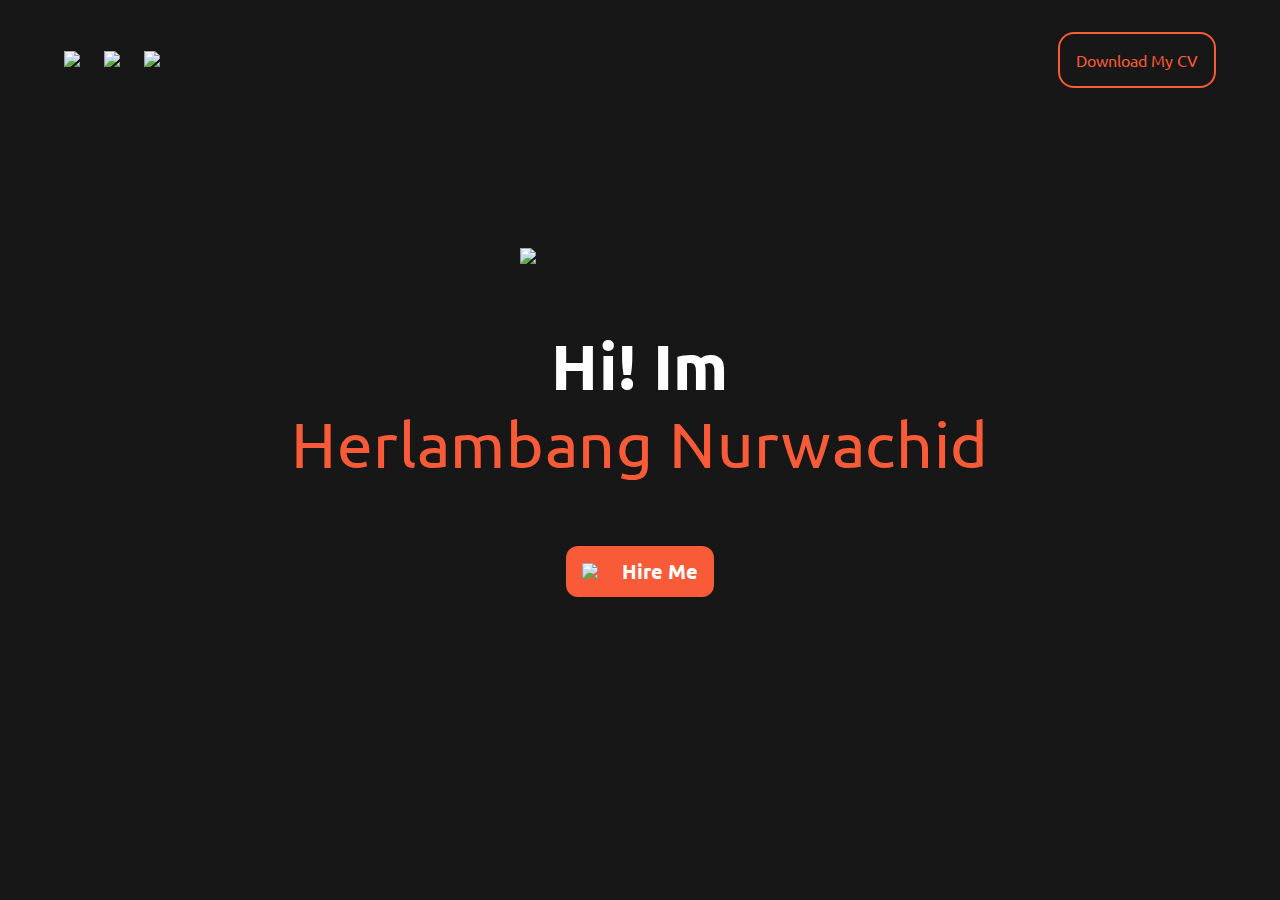
==== index.html @ ca7d028f "perubahan index" ====
<!DOCTYPE html>
<html lang="en">
  <head>
    <meta charset="UTF-8" />
    <meta name="viewport" content="width=device-width, initial-scale=1.0" />
    <link
      rel="stylesheet"
      href="https://fonts.googleapis.com/css2?family=Ubuntu"
    />
    <link rel="stylesheet" href="style.css" />
    <title>Document</title>
  </head>
  <body>
    <div class="header">
      <div class="sosmed">
        <a href="linkedin.com/in/herlambang-nurwachid">
          <img src="assets/dribbble.svg" width="32px"
        /></a>
        <a href="linkedin.com/in/herlambang-nurwachid">
          <img src="assets/github.svg" width="32px"
        /></a>
        <a href="https://www.linkedin.com/in/herlambang-nurwachid">
          <img src="assets/linkedin.svg" width="32px"
        /></a>
      </div>
      <a href=
        "https://drive.google.com/file/d/1yEMxvaG-oUgkffDTm9RMWNS0FmLFH1Ba/view?usp=drive_link"
        ><button class="top">Download My CV</button>
      </a>
    </div>
    <!--<div class="nav">
          <ul>
            <li><a href="#">Home</a></li>
            <li><a href="#">Portofolio</a></li>
            <li><a href="#">Contact Me</a></li>
          </ul>
        </div>
       
      </div>
    </div>-->

    <div class="section-top">
      <img class="fotoku" src="assets/topprofile.png" width="240px" />
      <div class="tagline">
        <h1>Hi! Im</h1>
        <p>Herlambang Nurwachid</p>
      </div>
      <div class="cta-hire">
        <img src="assets/direct.svg" width="32px" />
        <a href="mailto:herlambangnw1234@gmail.com"><p>Hire Me</p> </a> 
      </div>
    </div>

    <!--<script src="main.js"></script>-->
  </body>
</html>
---- style.css ----
*{
    margin: 0;
    padding: 0;
    font-family: Ubuntu;
}

body{
    background: #171717;
    width: 100%;
}

.header{
background-color: #171717;
box-shadow: 0px 4px 8px 0px rgba(196, 196, 196, 0.10);
display: flex;
padding: 32px 64px;
justify-content: space-between;
align-items: center;
}


.sosmed{
    display: flex;
    flex-wrap: wrap;
    align-items: start;
    gap: 24px;
}


.header .top {
    background-color: #171717;
    font-size: 16px;
    color: #F95A37;
    align-items: center;
    padding: 16px;
    border-radius:16px ;
    border: 2px solid #F95A37;
}


/* Responsive
@media screen and (max-width: 768px) {
    .nav ul {width: 50%;}
    .top {width: 50%;
    font-size: 50%;}
    .img-top img{width: 80%;}
}
@media screen and (max-width: 478px) {
   .nav ul{ display: none;}
   .top{display: none;}
   .img-top img{width: 70%;}
   .list-exp{flex-direction: row;
}
*/
.section-top{
    background-color: #171717;
    display: flex;
    padding: 128px ;
    flex-direction: column;
    justify-content: center;
    align-items: center;
    gap: 64px;}
.tagline h1{
    text-align: center;
    font-family: Ubuntu;
    font-size: 64px;
    color: #ffff;
    line-height: 120%; /* 76.8px */
letter-spacing: 0.64px;
}

.tagline p{
    font-family: Ubuntu;
    font-size: 64px;
    color: #F95A37;
    line-height: 120%; /* 76.8px */
letter-spacing: 0.64px;
}

.cta-hire{
    background-color: #F95A37;
  border-radius: 12px;
    display: flex;
    justify-content: center;
    align-items: center;
    padding: 12px 16px;
    gap: 8px;
}

.cta-hire p{
    color: #ffff;
    font-size: 20px;
    font-weight: 600;
}


.cta-hire a{
    text-decoration: none;
}
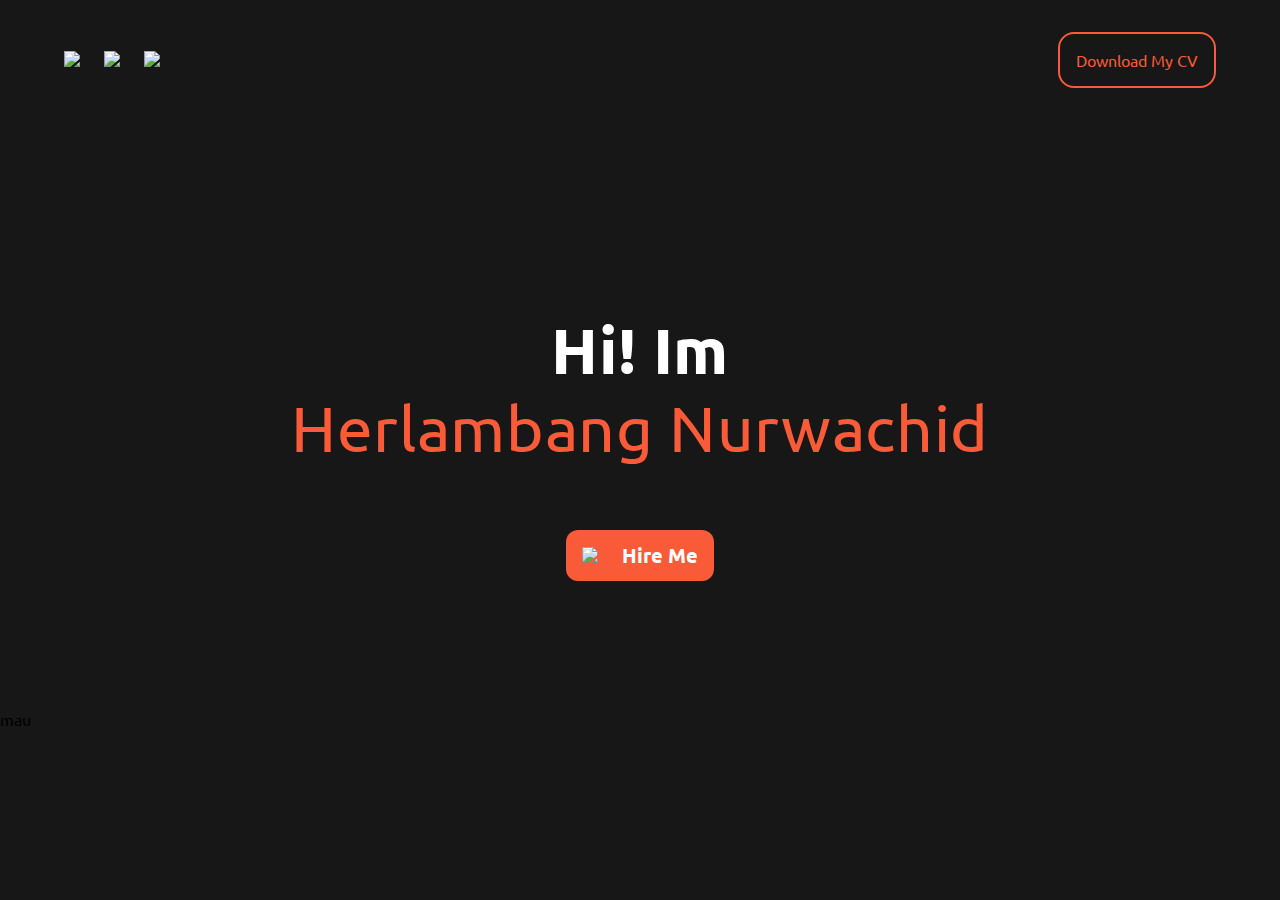
==== commit b354332b: "testing title" ====
--- a/index.html
+++ b/index.html
@@ -8,7 +8,7 @@
       href="https://fonts.googleapis.com/css2?family=Ubuntu"
     />
     <link rel="stylesheet" href="style.css" />
-    <title>Document</title>
+    <title>Herlambang Nurwachid</title>
   </head>
   <body>
     <div class="header">
@@ -40,7 +40,7 @@
     </div>-->
 
     <div class="section-top">
-      <img class="fotoku" src="assets/topprofile.png" width="240px" />
+      <div class="fotoku" ></div>
       <div class="tagline">
         <h1>Hi! Im</h1>
         <p>Herlambang Nurwachid</p>
@@ -51,6 +51,8 @@
       </div>
     </div>
 
+    <div class="">mau</div>
+
     <!--<script src="main.js"></script>-->
   </body>
 </html>
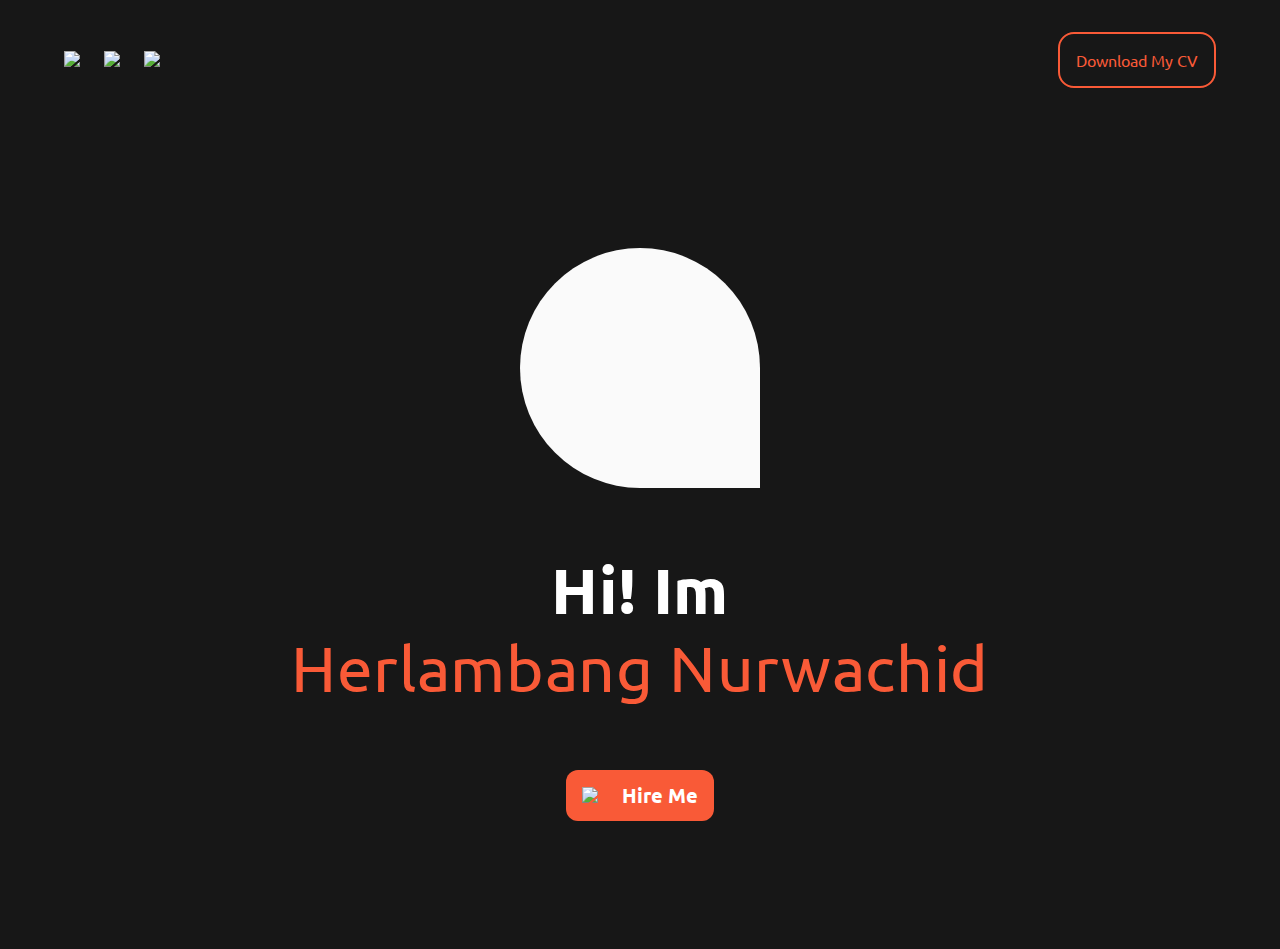
==== commit 66df384f: "responsive" ====
--- a/index.html
+++ b/index.html
@@ -24,7 +24,7 @@
         /></a>
       </div>
       <a href=
-        "https://drive.google.com/file/d/1yEMxvaG-oUgkffDTm9RMWNS0FmLFH1Ba/view?usp=drive_link"
+        "https://drive.google.com/uc?export=download&id=1yEMxvaG-oUgkffDTm9RMWNS0FmLFH1Ba"
         ><button class="top">Download My CV</button>
       </a>
     </div>
@@ -51,8 +51,39 @@
       </div>
     </div>
 
-    <div class="">mau</div>
+  <!--  <div class="slide-container">
+      <img src="assets/arrow-left.svg" class="arrow-nav">
+      <div class="slide-content">
+        <div class="slide-card">
+          <img class="image-card" src="assets/images/proa.jpg" />
+          <div class="card-details">
+            <p class="tag-card">UI/UX</p>
+            <p class="title-card">Redesign Apps Campaign.com</p>
+            <p class="caption-card">This is my bootcamp ui/ux designer case study project</p>
+          </div>
+        </div>
+        <div class="slide-card">
+          <img class="image-card" src="assets/images/vaccine.jpg" />
+          <div class="card-details">
+            <p class="tag-card">UI/UX</p>
+            <p class="title-card">Vaccine Apps</p>
+            <p class="caption-card">Create Login & Sign Up screen</p>
+          </div>
+        </div>
+        <div class="slide-card">
+          <img class="image-card" src="assets/images/devhub.jpg" />
+          <div class="card-details">
+            <p class="tag-card">UI/UX</p>
+            <p class="title-card">devHUB Landing Page</p>
+            <p class="caption-card">Monitoring shoes production management with a web-based application</p>
+          </div>
+        </div>
+      </div>
+      <img src="assets/arrow-right.svg" class="arrow-nav">
+    </div>-->
 
     <!--<script src="main.js"></script>-->
   </body>
 </html>
+
+
--- a/style.css
+++ b/style.css
@@ -1,42 +1,39 @@
-*{
-    margin: 0;
-    padding: 0;
-    font-family: Ubuntu;
-}
-
-body{
-    background: #171717;
-    width: 100%;
-}
-
-.header{
-background-color: #171717;
-box-shadow: 0px 4px 8px 0px rgba(196, 196, 196, 0.10);
-display: flex;
-padding: 32px 64px;
-justify-content: space-between;
-align-items: center;
-}
-
-
-.sosmed{
-    display: flex;
-    flex-wrap: wrap;
-    align-items: start;
-    gap: 24px;
-}
-
+* {
+  margin: 0;
+  padding: 0;
+  font-family: Ubuntu;
+}
+
+body {
+  background: #171717;
+  width: 100%;
+}
+
+.header {
+  background-color: #171717;
+  box-shadow: 0px 4px 8px 0px rgba(196, 196, 196, 0.1);
+  display: flex;
+  padding: 32px 64px;
+  justify-content: space-between;
+  align-items: center;
+}
+
+.sosmed {
+  display: flex;
+  flex-wrap: wrap;
+  align-items: start;
+  gap: 24px;
+}
 
 .header .top {
-    background-color: #171717;
-    font-size: 16px;
-    color: #F95A37;
-    align-items: center;
-    padding: 16px;
-    border-radius:16px ;
-    border: 2px solid #F95A37;
-}
-
+  background-color: #171717;
+  font-size: 16px;
+  color: #f95a37;
+  align-items: center;
+  padding: 16px;
+  border-radius: 16px;
+  border: 2px solid #f95a37;
+}
 
 /* Responsive
 @media screen and (max-width: 768px) {
@@ -52,48 +49,165 @@
    .list-exp{flex-direction: row;
 }
 */
+.section-top {
+  background-color: #171717;
+  display: flex;
+  padding: 128px;
+  flex-direction: column;
+  justify-content: center;
+  align-items: center;
+  gap: 64px;
+}
+
+.fotoku {
+  height: 240px;
+  width: 240px;
+  border-radius: 128px 128px 0px 128px;
+  background-color: #fafafa;
+  background-image: url(assets/top-profile.jpeg);
+  background-size: cover;
+  line-height: 24opx;
+}
+
+.tagline h1 {
+  text-align: center;
+  font-family: Ubuntu;
+  font-size: 64px;
+  color: #ffff;
+  line-height: 120%; /* 76.8px */
+  letter-spacing: 0.64px;
+}
+
+.tagline p {
+  font-family: Ubuntu;
+  font-size: 64px;
+  color: #f95a37;
+  line-height: 120%; /* 76.8px */
+  letter-spacing: 0.64px;
+  text-align: center;
+}
+
+.cta-hire {
+  background-color: #f95a37;
+  border-radius: 12px;
+  display: flex;
+  justify-content: center;
+  align-items: center;
+  padding: 12px 16px;
+  gap: 8px;
+}
+
+.cta-hire p {
+  color: #ffff;
+  font-size: 20px;
+  font-weight: 600;
+}
+
+.cta-hire a {
+  text-decoration: none;
+}
+.slide-container {
+  display: flex;
+  justify-content: center;
+  margin: 64px;
+  align-items: center;
+}
+
+.slide-content {
+  display: flex;
+  padding: 0px 24px;
+  gap: 16px;
+}
+.slide-card {
+  display: flex;
+  flex-direction: column;
+  padding: 16px;
+}
+
+.image-card {
+  width: 313px;
+  height: 318px;
+  border-radius: 24px;
+  position: relative;
+}
+
+.card-details {
+  background-color: white;
+  bottom: 82px;
+  height: max-content;
+  width: 262px;
+  display: flex;
+  justify-content: center;
+  position: relative;
+  flex-direction: column;
+  padding: 12px;
+  left: 14px;
+  gap: 8px;
+  border-radius: 16px;
+  box-shadow: 0px 4px 12px 0px rgba(249, 90, 55, 0.6);}
+
+.tag-card {
+  width: max-content;
+  background-color: rgba(249, 90, 55, 0.6);
+  display: flex;
+  color: #ffff;
+  border-radius: 8px;
+  font-size: 14px;
+  padding: 8px;
+}
+
+.title-card {
+  font-size: 20px;
+  font-weight: 700;
+  line-height: 140%;
+}
+
+.caption-card {
+  font-size: 14px;
+  line-height: 140%;
+  color: #4b4b4b;
+}
+.arrow-nav{
+  border: #f95a37 2px solid;
+  width: 32px;
+  height: 32px;
+  border-radius: 48px;
+  padding: 12px;
+}
+
+
+
+@media screen and (max-width: 840px){
+  .header{
+    padding: 24px 24px;
+  }
+  .sosmed img{
+    width: 20px;
+  }
+  .header .top{
+    font-size: 12px;
+  }
 .section-top{
-    background-color: #171717;
-    display: flex;
-    padding: 128px ;
+  gap: 32px;
+  padding: 64px;
+}
+.tagline h1{
+  font-size: 48px;
+}
+.tagline p{
+  font-size: 48px;
+}
+  .slide-content{
     flex-direction: column;
-    justify-content: center;
-    align-items: center;
-    gap: 64px;}
-.tagline h1{
-    text-align: center;
-    font-family: Ubuntu;
-    font-size: 64px;
-    color: #ffff;
-    line-height: 120%; /* 76.8px */
-letter-spacing: 0.64px;
-}
-
-.tagline p{
-    font-family: Ubuntu;
-    font-size: 64px;
-    color: #F95A37;
-    line-height: 120%; /* 76.8px */
-letter-spacing: 0.64px;
-}
-
-.cta-hire{
-    background-color: #F95A37;
-  border-radius: 12px;
-    display: flex;
-    justify-content: center;
-    align-items: center;
-    padding: 12px 16px;
-    gap: 8px;
-}
-
-.cta-hire p{
-    color: #ffff;
-    font-size: 20px;
-    font-weight: 600;
-}
-
-
-.cta-hire a{
-    text-decoration: none;
+  }
+
+  .cta-hire{
+    width: fit-content;
+  }
+  .cta-hire img{
+    width: 20px;
+  }
+  .cta-hire p{
+    font-size: 16px;
+  }
 }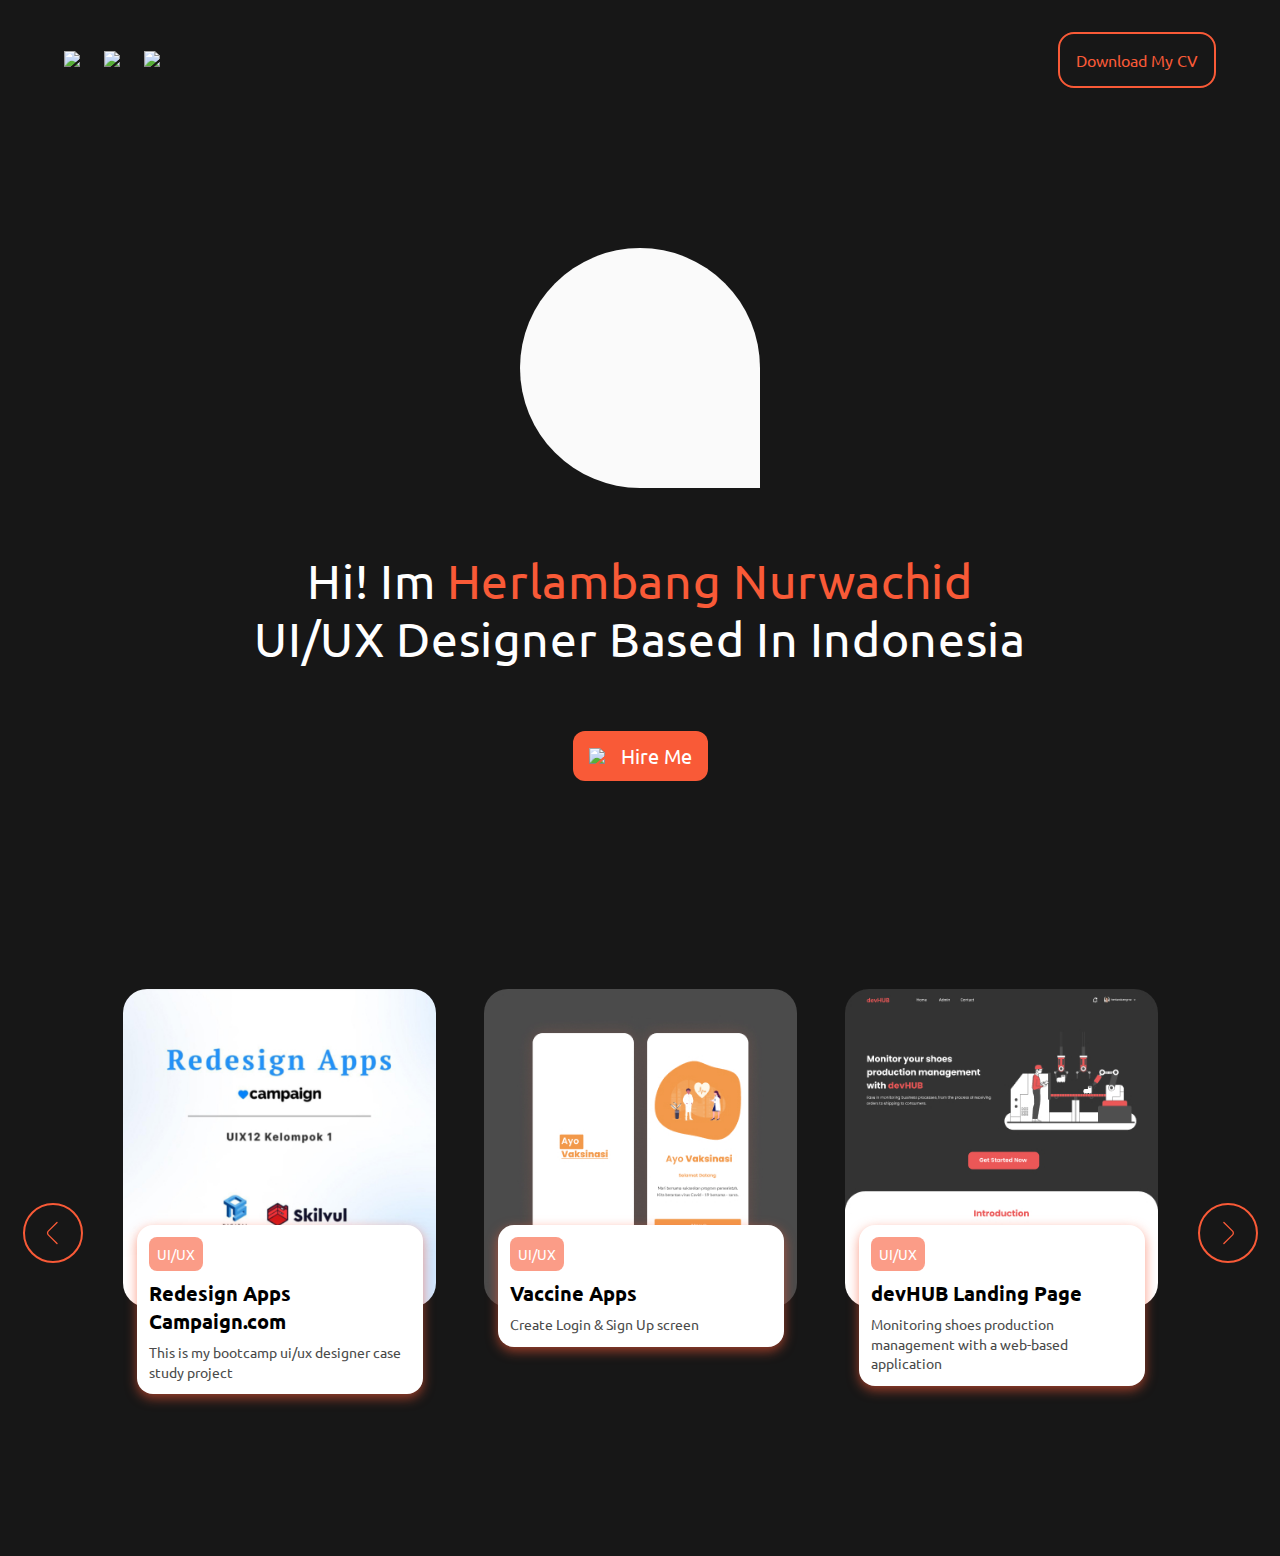
==== commit 1a4043b0: "test body" ====
--- a/index.html
+++ b/index.html
@@ -10,7 +10,7 @@
     <link rel="stylesheet" href="style.css" />
     <title>Herlambang Nurwachid</title>
   </head>
-  <body>
+  <body oncontextmenu="return false" onkeydown="return false;" onmousedown="return false;">
     <div class="header">
       <div class="sosmed">
         <a href="linkedin.com/in/herlambang-nurwachid">
@@ -42,16 +42,15 @@
     <div class="section-top">
       <div class="fotoku" ></div>
       <div class="tagline">
-        <h1>Hi! Im</h1>
-        <p>Herlambang Nurwachid</p>
+        <p>Hi! Im <span style="color: #f95a37;">Herlambang Nurwachid</span></p>
+        <p>UI/UX Designer Based In Indonesia</p>
       </div>
       <div class="cta-hire">
-        <img src="assets/direct.svg" width="32px" />
+        <img src="assets/direct.svg" width="24px" />
         <a href="mailto:herlambangnw1234@gmail.com"><p>Hire Me</p> </a> 
       </div>
     </div>
-
-  <!--  <div class="slide-container">
+  <div class="slide-container">
       <img src="assets/arrow-left.svg" class="arrow-nav">
       <div class="slide-content">
         <div class="slide-card">
@@ -80,7 +79,7 @@
         </div>
       </div>
       <img src="assets/arrow-right.svg" class="arrow-nav">
-    </div>-->
+    </div>
 
     <!--<script src="main.js"></script>-->
   </body>
--- a/style.css
+++ b/style.css
@@ -69,19 +69,11 @@
   line-height: 24opx;
 }
 
-.tagline h1 {
-  text-align: center;
-  font-family: Ubuntu;
-  font-size: 64px;
-  color: #ffff;
-  line-height: 120%; /* 76.8px */
-  letter-spacing: 0.64px;
-}
 
 .tagline p {
   font-family: Ubuntu;
-  font-size: 64px;
-  color: #f95a37;
+  font-size: 48px;
+  color: #fff;
   line-height: 120%; /* 76.8px */
   letter-spacing: 0.64px;
   text-align: center;
@@ -100,7 +92,6 @@
 .cta-hire p {
   color: #ffff;
   font-size: 20px;
-  font-weight: 600;
 }
 
 .cta-hire a {
@@ -181,6 +172,9 @@
   .header{
     padding: 24px 24px;
   }
+  .sosmed{
+    gap: 12px;
+  }
   .sosmed img{
     width: 20px;
   }
@@ -191,11 +185,9 @@
   gap: 32px;
   padding: 64px;
 }
-.tagline h1{
-  font-size: 48px;
-}
+
 .tagline p{
-  font-size: 48px;
+  font-size: 36px;
 }
   .slide-content{
     flex-direction: column;
@@ -205,7 +197,7 @@
     width: fit-content;
   }
   .cta-hire img{
-    width: 20px;
+    width: 16px;
   }
   .cta-hire p{
     font-size: 16px;
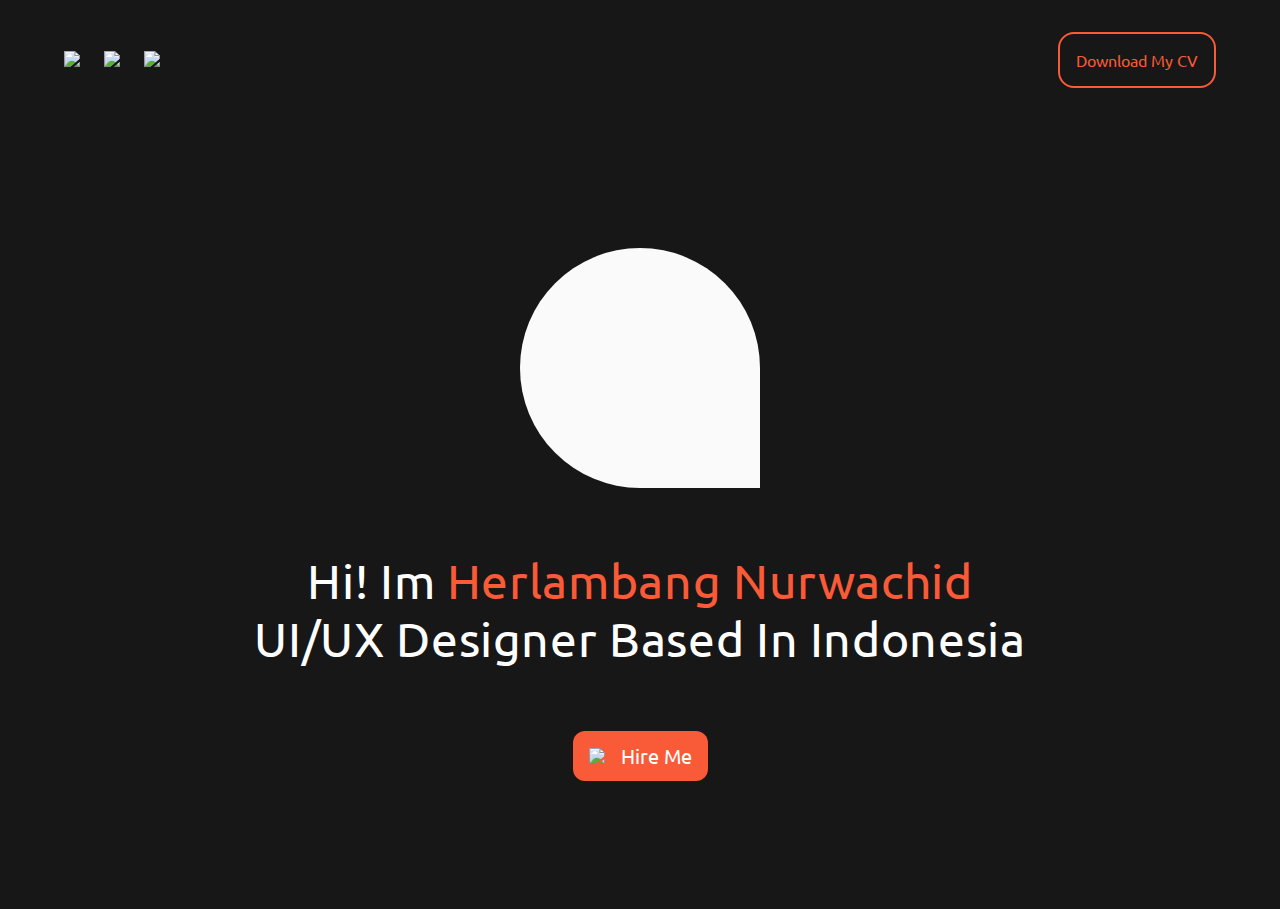
==== commit 3ca4625a: "test body" ====
--- a/index.html
+++ b/index.html
@@ -50,7 +50,7 @@
         <a href="mailto:herlambangnw1234@gmail.com"><p>Hire Me</p> </a> 
       </div>
     </div>
-  <div class="slide-container">
+<!---<div class="slide-container">
       <img src="assets/arrow-left.svg" class="arrow-nav">
       <div class="slide-content">
         <div class="slide-card">
@@ -79,7 +79,7 @@
         </div>
       </div>
       <img src="assets/arrow-right.svg" class="arrow-nav">
-    </div>
+    </div>-->
 
     <!--<script src="main.js"></script>-->
   </body>
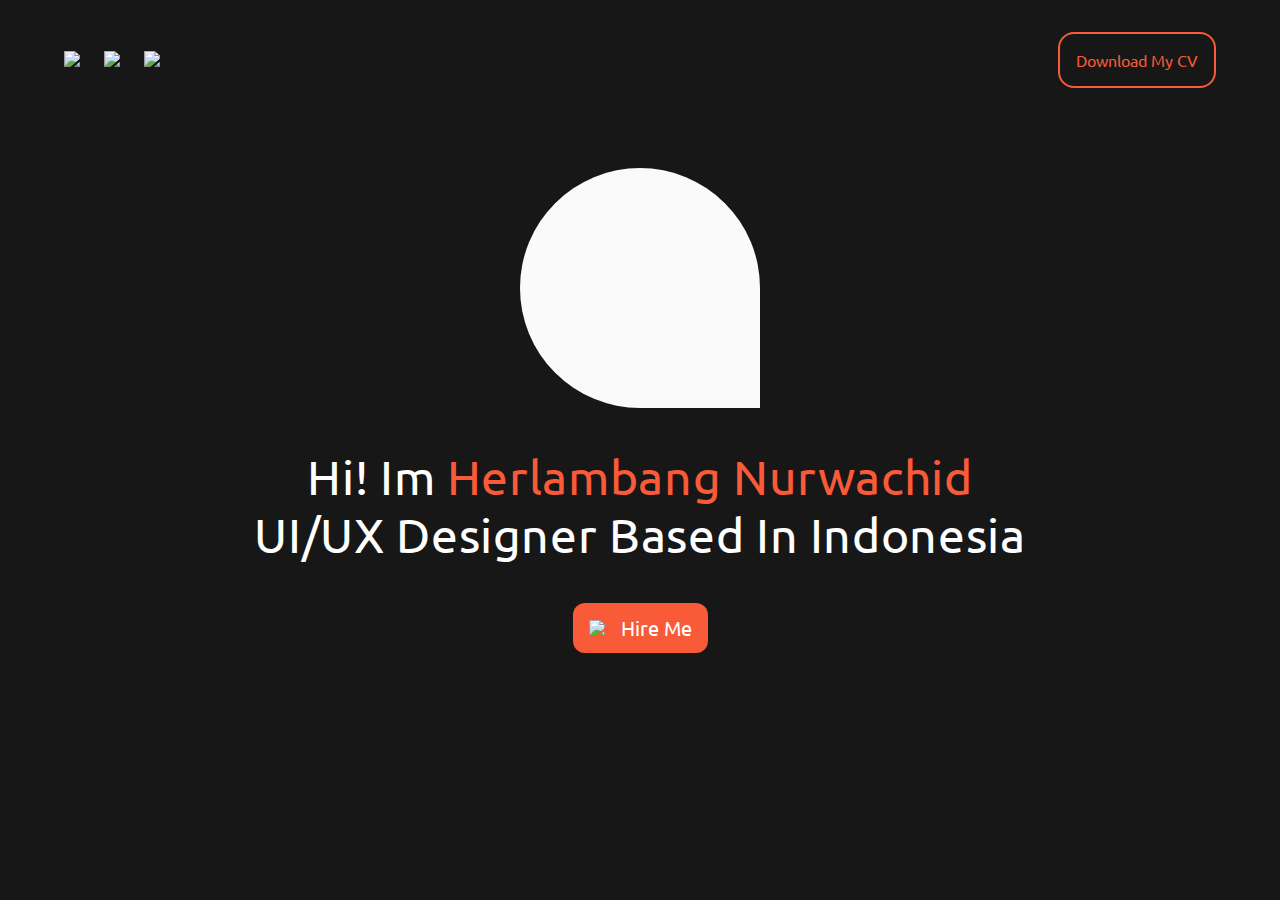
==== commit 2144257b: "ukuran font mobile" ====
--- a/index.html
+++ b/index.html
@@ -13,10 +13,10 @@
   <body oncontextmenu="return false" onkeydown="return false;" onmousedown="return false;">
     <div class="header">
       <div class="sosmed">
-        <a href="linkedin.com/in/herlambang-nurwachid">
+        <a href="#">
           <img src="assets/dribbble.svg" width="32px"
         /></a>
-        <a href="linkedin.com/in/herlambang-nurwachid">
+        <a href="#">
           <img src="assets/github.svg" width="32px"
         /></a>
         <a href="https://www.linkedin.com/in/herlambang-nurwachid">
--- a/style.css
+++ b/style.css
@@ -52,11 +52,11 @@
 .section-top {
   background-color: #171717;
   display: flex;
-  padding: 128px;
+  padding: 48px;
   flex-direction: column;
   justify-content: center;
   align-items: center;
-  gap: 64px;
+  gap: 40px;
 }
 
 .fotoku {
@@ -168,7 +168,7 @@
 
 
 
-@media screen and (max-width: 840px){
+@media screen and (max-width: 1024px){
   .header{
     padding: 24px 24px;
   }
@@ -183,7 +183,7 @@
   }
 .section-top{
   gap: 32px;
-  padding: 64px;
+  padding: 48px;
 }
 
 .tagline p{
@@ -202,4 +202,10 @@
   .cta-hire p{
     font-size: 16px;
   }
+}
+
+@media screen and (max-width: 770px){
+  .tagline p{
+    font-size: 28px;
+  }
 }